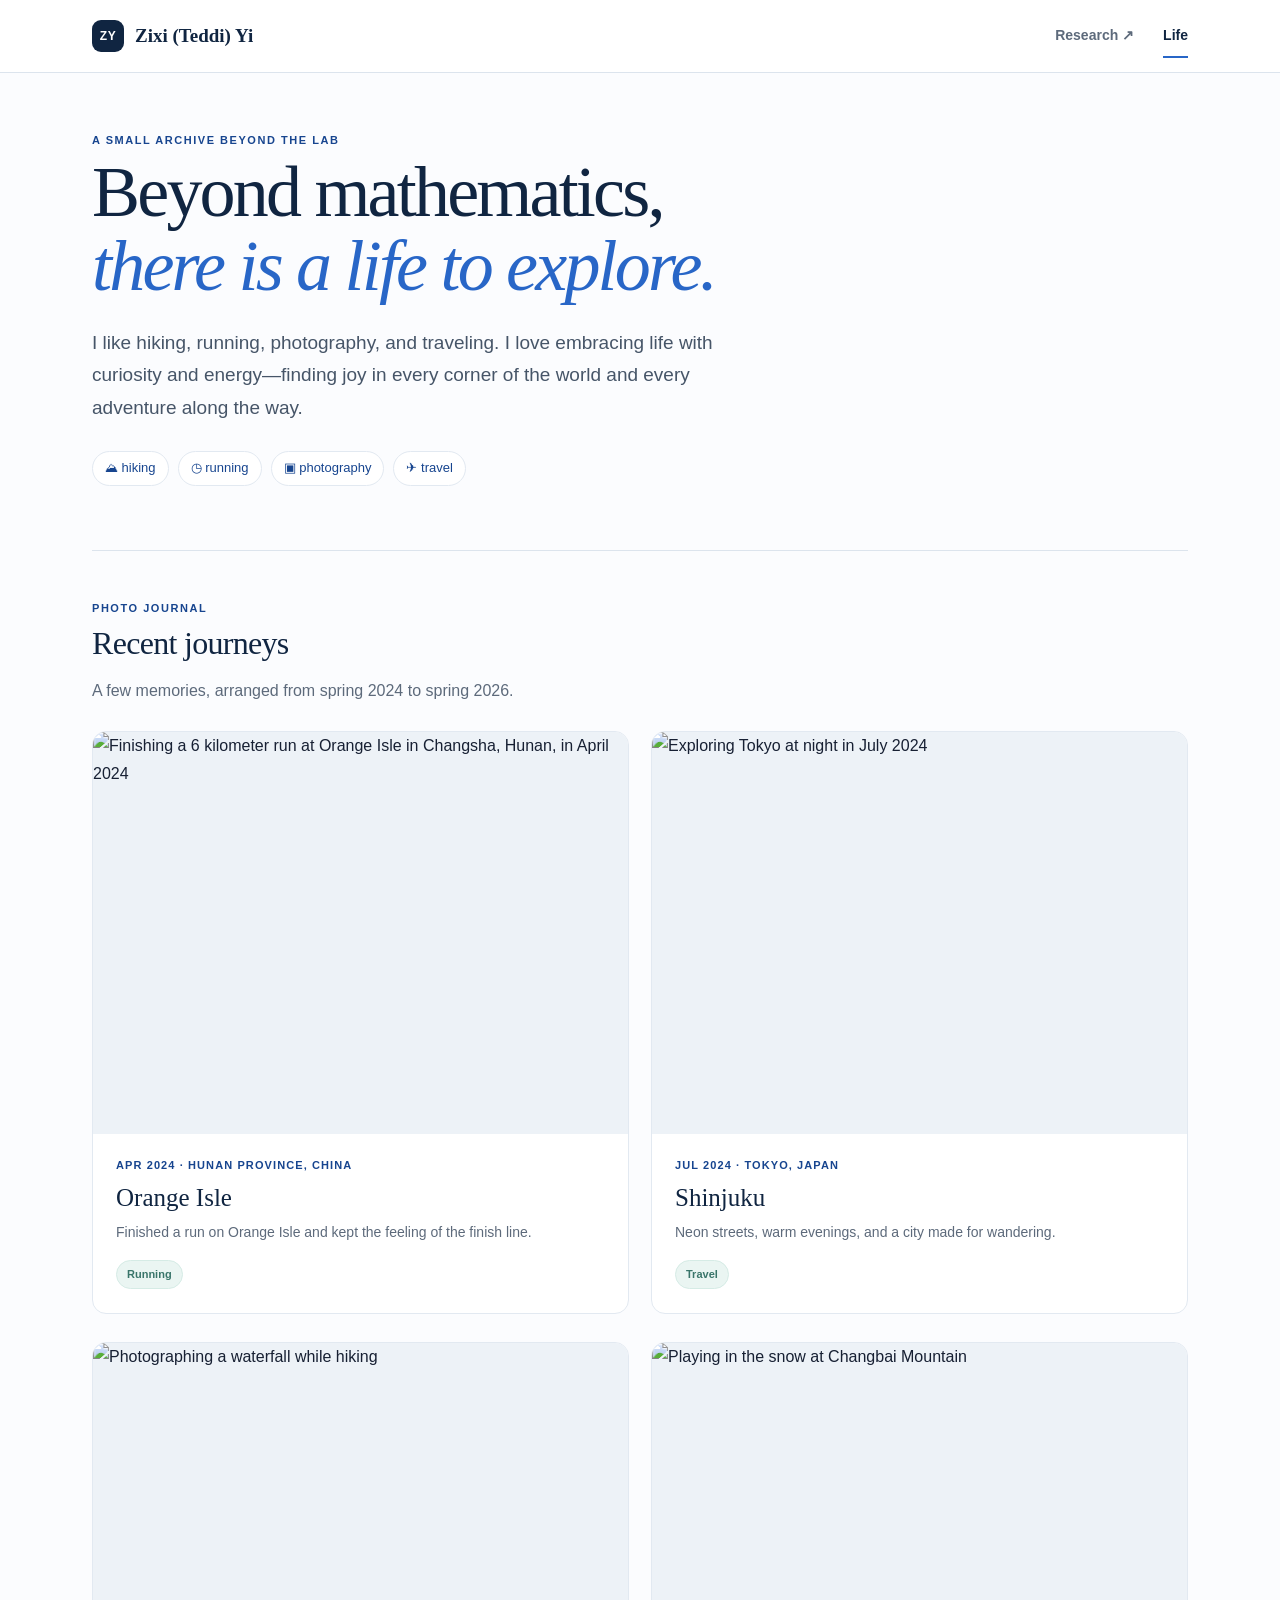
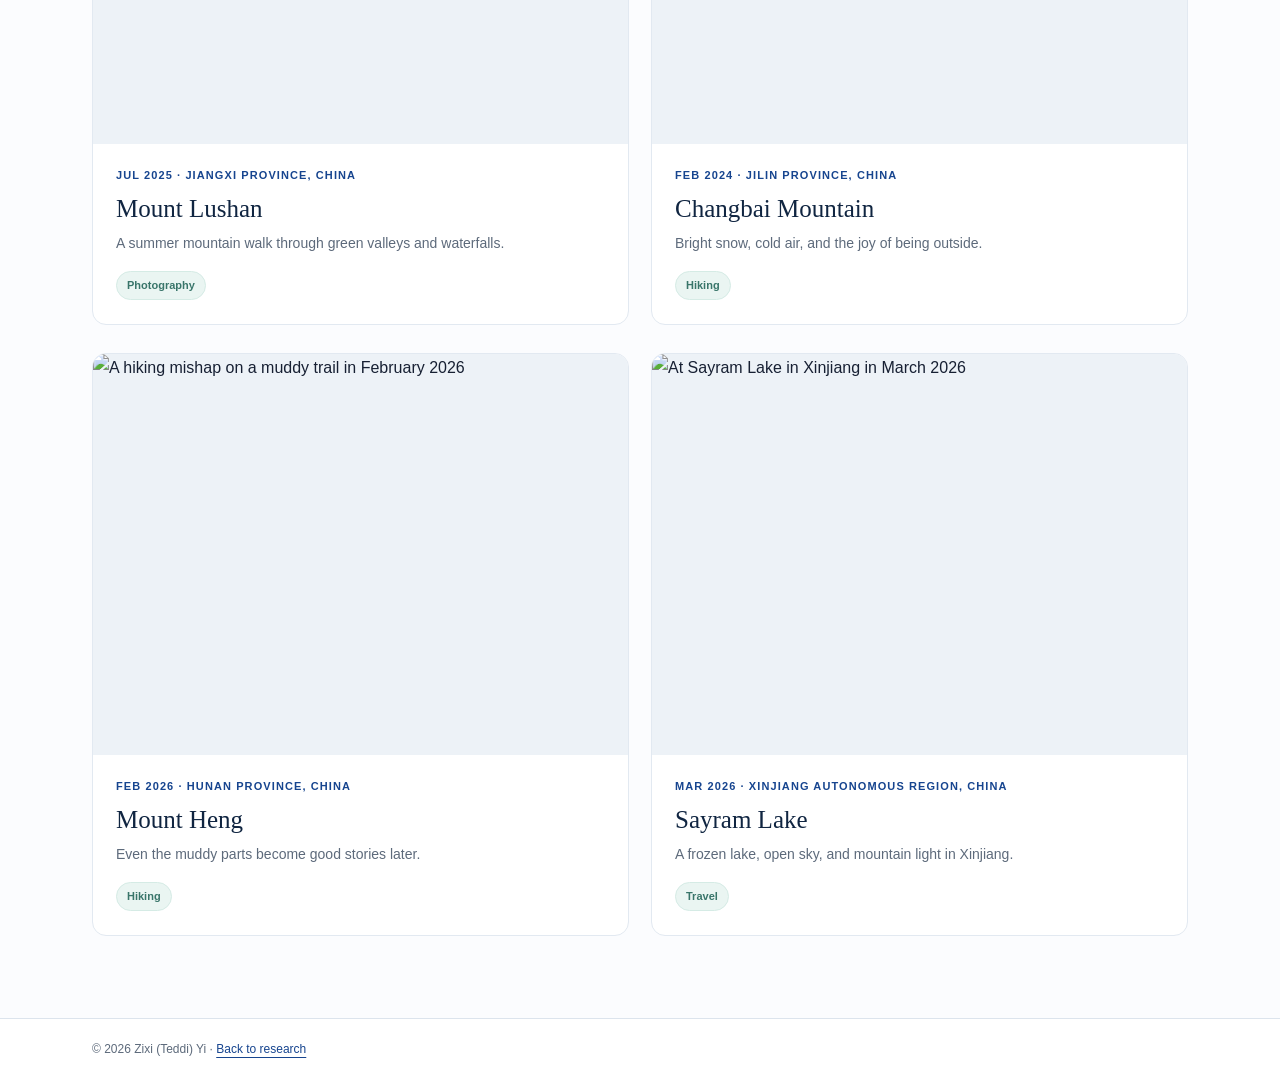
==== life.html @ c0694e29 "Add files via upload" ====
<!doctype html>
<html lang="en"><head><meta charset="utf-8"><meta name="viewport" content="width=device-width, initial-scale=1"><title>Life | Zixi (Teddi) Yi</title><meta name="description" content="Hiking, running, photography, and travel by Zixi (Teddi) Yi"><link rel="stylesheet" href="style.css?v=20261001"></head>
<body class="life-page"><header><div class="wrap header-inner"><a class="brand" href="index.html"><span class="brand-mark">ZY</span><span>Zixi (Teddi) Yi</span></a><nav aria-label="Life navigation"><a href="index.html">Research ↗</a><a class="active" href="life.html">Life</a></nav></div></header>
<main class="life-main wrap"><section class="life-hero"><p class="eyebrow">A small archive beyond the lab</p><h1>Beyond mathematics,<br><em>there is a life to explore.</em></h1><p class="hero-lede">I like hiking, running, photography, and traveling. I love embracing life with curiosity and energy—finding joy in every corner of the world and every adventure along the way.</p><div class="life-tags"><span>⛰ hiking</span><span>◷ running</span><span>▣ photography</span><span>✈ travel</span></div></section>
<section class="life-timeline" aria-labelledby="journal-title"><div class="section-intro"><p class="eyebrow">Photo journal</p><h2 id="journal-title">Recent journeys</h2><p>A few memories, arranged from spring 2024 to spring 2026.</p></div>
<div class="life-grid">
<article class="life-card"><div class="life-photo"><img src="assets/life/2024-04-running.jpg" alt="Finishing a 6 kilometer run at Orange Isle in Changsha, Hunan, in April 2024" loading="lazy"></div><div class="life-copy"><time datetime="2024-04">Apr 2024 · Hunan Province, China</time><h3>Orange Isle</h3><p>Finished a run on Orange Isle and kept the feeling of the finish line.</p><span class="life-type">Running</span></div></article>
<article class="life-card"><div class="life-photo"><img src="assets/life/2024-07-tokyo.jpg" alt="Exploring Tokyo at night in July 2024" loading="lazy"></div><div class="life-copy"><time datetime="2024-07">Jul 2024 · Tokyo, Japan</time><h3>Shinjuku</h3><p>Neon streets, warm evenings, and a city made for wandering.</p><span class="life-type">Travel</span></div></article>
<article class="life-card"><div class="life-photo"><img src="assets/life/2026-02-hiking-fall.jpg" alt="Photographing a waterfall while hiking" loading="lazy"></div><div class="life-copy"><time datetime="2025-07">Jul 2025 · Jiangxi Province, China</time><h3>Mount Lushan</h3><p>A summer mountain walk through green valleys and waterfalls.</p><span class="life-type">Photography</span></div></article>
<article class="life-card"><div class="life-photo"><img src="assets/life/2025-07-lushan.jpg" alt="Playing in the snow at Changbai Mountain" loading="lazy"></div><div class="life-copy"><time datetime="2024-02">Feb 2024 · Jilin Province, China</time><h3>Changbai Mountain</h3><p>Bright snow, cold air, and the joy of being outside.</p><span class="life-type">Hiking</span></div></article>
<article class="life-card"><div class="life-photo"><img src="assets/life/2026-02-hiking-fall-2.jpg" alt="A hiking mishap on a muddy trail in February 2026" loading="lazy"></div><div class="life-copy"><time datetime="2026-02">Feb 2026 · Hunan Province, China</time><h3>Mount Heng</h3><p>Even the muddy parts become good stories later.</p><span class="life-type">Hiking</span></div></article>
<article class="life-card"><div class="life-photo"><img src="assets/life/2026-03-yili.jpg" alt="At Sayram Lake in Xinjiang in March 2026" loading="lazy"></div><div class="life-copy"><time datetime="2026-03">Mar 2026 · Xinjiang Autonomous Region, China</time><h3>Sayram Lake</h3><p>A frozen lake, open sky, and mountain light in Xinjiang.</p><span class="life-type">Travel</span></div></article>
</div></section></main><footer><div class="wrap">© 2026 Zixi (Teddi) Yi · <a href="index.html">Back to research</a></div></footer>
<script>(()=>{const r=document.documentElement,b=document.querySelector('.theme-toggle');const s=localStorage.getItem('theme-v2');if(s==='dark')r.dataset.theme='dark';})();</script></body></html>
---- style.css ----
:root {
  --ink:#172033; --navy:#102541; --muted:#5d6a7b; --line:#dce4ed;
  --blue:#2866c7; --blue-dark:#17458f; --wash:#f4f7fb; --mint:#eaf5f2;
}
* { box-sizing:border-box; }
html { scroll-behavior:smooth; scroll-padding-top:100px; }
body { margin:0; background:#fff; color:var(--ink); font:16px/1.75 -apple-system,BlinkMacSystemFont,"Segoe UI",Arial,sans-serif; }
a { color:var(--blue-dark); text-underline-offset:4px; }
a:hover { color:var(--blue); }
a:focus-visible { outline:3px solid #8bb8ff; outline-offset:4px; }
.skip { position:absolute; top:-100px; left:15px; background:#fff; padding:10px; z-index:5; }
.skip:focus { top:10px; }
.wrap { max-width:1180px; margin:auto; padding:0 42px; }
header { position:sticky; top:0; z-index:4; background:rgba(255,255,255,.94); backdrop-filter:blur(12px); border-bottom:1px solid var(--line); }
.header-inner { min-height:78px; display:flex; align-items:center; justify-content:space-between; gap:24px; }
.brand { display:flex; align-items:center; gap:11px; font:600 19px/1.2 Georgia,serif; text-decoration:none; color:var(--navy); }
.brand-mark { display:grid; place-items:center; width:32px; height:32px; border-radius:9px; background:var(--navy); color:#fff; font:700 12px/1 -apple-system,BlinkMacSystemFont,"Segoe UI",sans-serif; letter-spacing:.04em; }
nav { display:flex; gap:29px; flex-wrap:wrap; }
nav a { color:var(--muted); font-size:14px; font-weight:600; text-decoration:none; padding:9px 0; }
nav a:hover { color:var(--navy); }
.layout { display:grid; grid-template-columns:220px minmax(0,1fr); gap:72px; padding-top:64px; padding-bottom:76px; }
.profile { align-self:start; position:sticky; top:112px; background:var(--wash); padding:18px; border:1px solid #e5ebf2; border-radius:16px; }
.portrait { display:block; width:100%; height:auto; aspect-ratio:3/4; object-fit:cover; object-position:center; border-radius:11px; filter:saturate(.9); }
.profile h2 { font:600 25px/1.3 Georgia,serif; margin:20px 0 4px; color:var(--navy); }
.discipline { font-size:14px; margin:0 0 12px; color:var(--blue-dark); font-weight:600; }
.affiliation { font-size:13px; line-height:1.7; color:var(--muted); margin:0; }
.contact { border-top:1px solid var(--line); margin-top:20px; padding-top:12px; }
.contact a { display:block; font-size:13px; padding:4px 0; text-decoration:none; overflow-wrap:anywhere; }
.cv-side-link { font-weight:700; }
.cv-side-link span { font-size:12px; margin-left:3px; }
.orcid-id { display:block; color:var(--muted); font-size:11px; }
main { min-width:0; }
section { padding:52px 0; border-top:1px solid var(--line); }
section:first-child { padding-top:0; border-top:0; }
section:last-child { padding-bottom:0; }
.about { padding:12px 0 70px; }
.hero-kicker,.eyebrow { color:var(--blue-dark); text-transform:uppercase; letter-spacing:.14em; font-size:11px; font-weight:700; }
.hero-kicker { display:flex; align-items:center; gap:9px; margin-bottom:21px; }
.status-dot { width:7px; height:7px; border-radius:50%; background:#36a47b; box-shadow:0 0 0 4px #e1f3ec; }
h1 { font:400 clamp(43px,6vw,72px)/1.02 Georgia,"Times New Roman",serif; letter-spacing:-2.8px; margin:0 0 28px; color:var(--navy); }
h1 em { color:var(--blue); font-style:italic; }
.hero-lede { max-width:650px; font-size:19px; line-height:1.7; color:#465568; margin:0 0 27px; }
.hero-actions { display:flex; align-items:center; gap:24px; margin-bottom:42px; }
.button { display:inline-flex; align-items:center; gap:12px; border-radius:8px; padding:11px 16px; font-size:14px; font-weight:700; text-decoration:none; transition:transform .2s ease,box-shadow .2s ease,background .2s ease; }
.button:hover { transform:translateY(-2px); text-decoration:none; }
.button-primary { background:var(--navy); color:#fff; box-shadow:0 8px 20px rgba(16,37,65,.14); }
.button-primary:hover { background:var(--blue-dark); color:#fff; box-shadow:0 10px 24px rgba(16,37,65,.2); }
.button-secondary { border:1px solid #b8c7d9; color:var(--navy); background:#fff; }
.button-secondary:hover { border-color:var(--blue); color:var(--blue-dark); }
.text-link { font-size:14px; font-weight:700; text-decoration:none; }
.focus-row { display:flex; flex-wrap:wrap; gap:8px; }
.focus-row span { background:var(--mint); color:#2b6259; border:1px solid #d5ebe5; padding:6px 11px; border-radius:999px; font-size:12px; font-weight:600; }
.eyebrow { margin:0 0 6px; }
h2 { font:400 32px/1.2 Georgia,"Times New Roman",serif; margin:0 0 15px; letter-spacing:-.7px; color:var(--navy); }
h3 { font-size:16px; font-weight:700; line-height:1.5; margin:0; }
p { margin:0 0 16px; }
.section-intro { max-width:690px; margin-bottom:26px; }
.section-intro > p:last-child { color:var(--muted); max-width:620px; }
.education-heading { display:flex; justify-content:space-between; align-items:baseline; gap:20px; }
.education-heading span { white-space:nowrap; color:var(--muted); font-size:13px; font-weight:600; }
.education-detail { color:var(--muted); font-size:14px; margin:6px 0 12px; }
#education { background:var(--wash); border:1px solid #e5ebf2; border-radius:13px; padding:23px 25px; margin-bottom:0; }
.academic-standing { display:flex; gap:25px; font-size:13px; margin:0; color:var(--muted); }
.academic-standing strong { font-weight:700; margin-left:5px; color:var(--navy); }
.interest-grid { display:grid; grid-template-columns:repeat(3,1fr); gap:13px; }
.interest { min-height:185px; padding:20px; background:#fff; border:1px solid var(--line); border-radius:12px; transition:transform .2s ease, box-shadow .2s ease; }
.interest:hover { transform:translateY(-3px); box-shadow:0 12px 25px rgba(16,37,65,.08); }
.interest-index { display:block; color:var(--blue); font:600 12px/1 -apple-system,BlinkMacSystemFont,"Segoe UI",sans-serif; margin-bottom:28px; }
.interest h3 { color:var(--navy); }
.interest p { font-size:14px; color:var(--muted); margin:8px 0 0; line-height:1.7; }
.group-heading { font-size:11px; font-weight:700; text-transform:uppercase; letter-spacing:.12em; color:var(--muted); margin:28px 0 18px; }
.manuscript-heading { margin-top:34px; padding-top:28px; border-top:1px solid var(--line); }
.publications { margin:0; padding-left:27px; }
.publications li { padding-left:8px; margin-bottom:28px; }
.publications li:last-child { margin-bottom:0; }
.publications li::marker { color:var(--blue); font-size:13px; font-weight:700; }
.authors { font-size:13px; line-height:1.8; color:var(--muted); margin:0 0 5px; }
.authors strong { color:var(--ink); font-weight:700; }
h4 { font-size:16px; line-height:1.55; font-weight:700; margin:0 0 7px; color:var(--navy); }
.citation,.status { font-size:13px; color:var(--muted); margin:0; line-height:1.8; }
.doi { overflow-wrap:anywhere; }
.paper-links { display:flex; flex-wrap:wrap; gap:15px; margin-top:7px; }
.paper-links a { font-size:12px; font-weight:700; text-decoration:none; }
.paper-links a::after { content:" ↗"; font-weight:400; }
.muted { color:var(--muted); font-size:15px; margin:0; }
.cv-section { position:relative; display:flex; align-items:center; justify-content:center; gap:32px; min-height:238px; overflow:hidden; background:linear-gradient(120deg,#f1f6ff 0%,#f8fbff 58%,#eef7f4 100%); color:var(--navy); border:1px solid #d8e4f1; border-radius:22px; padding:30px 38px; margin-top:52px; box-shadow:0 14px 30px rgba(16,37,65,.07); }
.cv-section::after { content:""; position:absolute; width:180px; height:180px; right:-65px; top:-82px; border-radius:50%; background:rgba(40,102,199,.08); pointer-events:none; }
.cv-copy { position:relative; z-index:1; display:flex; flex-direction:column; align-items:center; justify-content:center; width:100%; text-align:center; transform:translateY(-2px); }
.cv-copy .eyebrow { margin-bottom:8px; }
.cv-section h2 { color:var(--navy); margin:0 0 5px; font-size:34px; }
.cv-copy > p:last-child { color:var(--muted); font-size:13px; letter-spacing:-.15px; margin:0; white-space:nowrap; }
.cv-section .button-secondary { position:absolute; z-index:1; right:38px; top:50%; transform:translateY(-50%); flex:none; border:0; border-radius:10px; padding:14px 20px; color:#fff; background:var(--navy); box-shadow:0 8px 18px rgba(16,37,65,.18); }
.cv-section .button-secondary:hover { transform:translateY(calc(-50% - 2px)); }
.cv-section .button-secondary:hover { color:#fff; background:var(--blue-dark); border-color:transparent; }
footer { border-top:1px solid var(--line); color:var(--muted); font-size:12px; padding:20px 0; }
@media(max-width:900px) { .wrap { padding:0 30px; } .layout { grid-template-columns:175px minmax(0,1fr); gap:38px; padding-top:45px; } .interest-grid { grid-template-columns:1fr; } .interest { min-height:0; } }
@media(max-width:650px) {
 .wrap { padding-left:20px; padding-right:20px; }
 .header-inner { min-height:96px; flex-direction:column; align-items:flex-start; justify-content:center; gap:5px; }
 nav { gap:20px; }
 .layout { display:block; padding-top:27px; padding-bottom:48px; }
 .profile { position:static; display:grid; grid-template-columns:88px minmax(0,1fr); gap:0 14px; margin-bottom:37px; padding:15px; }
 .portrait { grid-row:1/4; }
 .profile h2 { margin:0 0 3px; font-size:23px; }
 .discipline { margin-bottom:5px; font-size:13px; }
 .affiliation { font-size:12px; line-height:1.6; }
 .contact { grid-column:1/-1; display:flex; flex-wrap:wrap; gap:5px 17px; margin-top:14px; padding-top:10px; }
 .contact a { font-size:12px; }
 .orcid-id { display:none; }
 .about { padding-bottom:50px; }
 h1 { font-size:46px; letter-spacing:-1.9px; }
 .hero-lede { font-size:17px; }
 .hero-actions { align-items:flex-start; flex-direction:column; gap:15px; margin-bottom:30px; }
 section { padding:40px 0; }
 h2 { font-size:29px; }
 .education-heading { flex-direction:column; gap:2px; }
 .publications { padding-left:21px; }
 .publications li { padding-left:4px; }
 .cv-section { align-items:center; flex-direction:column; gap:18px; min-height:0; margin-top:40px; padding:30px 23px; text-align:center; }
 .cv-copy { width:auto; }
 .cv-section .button-secondary { position:static; transform:none; }
 .cv-section .button-secondary:hover { transform:translateY(-2px); }
 .cv-section h2 { font-size:30px; }
 .cv-copy > p:last-child { font-size:12px; }
}
@media(prefers-reduced-motion:reduce) { html { scroll-behavior:auto; } .button,.interest { transition:none; } }
@media print { header,.profile,footer,.skip { display:none; } .layout { display:block; padding:0; } .wrap { max-width:none; padding:0; } section,article { break-inside:avoid; } }

/* Restrained academic presentation */
body { background:#fff; }
header { box-shadow:none; }
.brand-mark { background:var(--navy); box-shadow:none; }
nav a { transition:color .2s ease; }
nav a::after { display:none; }
.layout::before, .about::after { display:none; }
.profile { background:var(--wash); border-color:#e1e7ef; box-shadow:none; }
.portrait { box-shadow:none; }
h1 { max-width:850px; text-wrap:balance; }
h1 em { color:var(--blue); background:none; }
.button-primary { background:var(--navy); }
.button-primary:hover { background:var(--blue-dark); }
section:not(.about)::before { display:none; }
#education { box-shadow:none; }
.interest { position:relative; overflow:hidden; box-shadow:none; }
.interest::after { display:none; }
.interest:hover { box-shadow:0 8px 18px rgba(16,37,65,.06); }
.publications li article { padding:18px 20px; border:1px solid #e8edf4; border-radius:8px; background:#fff; transition:border-color .2s ease; }
.publications li article:hover { transform:none; box-shadow:none; border-color:#c5d1df; }
.publications li { padding-left:8px; }
.cv-section { background:#f7f9fc; box-shadow:none; }
.cv-section::after { display:none; }
.cv-section .button-secondary { background:var(--navy); }
.cv-section .button-secondary:hover { background:var(--blue-dark); }
footer { background:#fff; }
@media(max-width:650px) { .publications li article { padding:15px; } }

/* Editorial CV strip */
.cv-section {
  min-height:190px;
  display:flex;
  align-items:center;
  justify-content:space-between;
  gap:48px;
  padding:32px 60px 32px 0;
  margin-top:18px;
  overflow:hidden;
  background:#fff;
  border:0;
  border-bottom:1px solid #d6e0eb;
  border-radius:0;
  box-shadow:none;
  isolation:isolate;
}
.cv-section::before {
  content:"";
  position:absolute;
  z-index:-1;
  width:185px;
  height:238px;
  right:-12px;
  top:-42px;
  border:1px solid rgba(115,155,199,.23);
  border-radius:50% 0 0 50%;
  transform:rotate(-14deg);
  pointer-events:none;
}
.cv-section::after {
  content:"";
  position:absolute;
  z-index:-1;
  width:132px;
  height:176px;
  right:16px;
  top:28px;
  border:1px solid rgba(115,155,199,.22);
  transform:rotate(-12deg);
  background:repeating-linear-gradient(to bottom,transparent 0 24px,rgba(115,155,199,.18) 25px 26px,transparent 27px 35px);
  opacity:.55;
  pointer-events:none;
}
.cv-copy {
  width:auto;
  text-align:left;
  align-items:flex-start;
  transform:none;
}
.cv-copy .eyebrow { margin:0 0 6px; }
.cv-section h2 { font-size:32px; line-height:1.2; letter-spacing:-.7px; margin:0 0 15px; }
.cv-copy > p:last-child { max-width:620px; color:var(--muted); font-size:16px; line-height:1.75; letter-spacing:0; white-space:nowrap; }
.cv-section .button-secondary {
  position:relative;
  top:auto;
  right:auto;
  transform:none;
  padding:9px 32px 9px 0;
  border:1px solid transparent;
  border-right-color:#9db6d0;
  border-bottom-color:#9db6d0;
  border-radius:0 999px 999px 0;
  background:transparent;
  color:var(--navy);
  box-shadow:none;
  font-size:14px;
  white-space:nowrap;
}
.cv-section .button-secondary:hover,
.cv-section .button-secondary:hover { transform:translateX(3px); background:transparent; color:var(--blue-dark); border-right-color:var(--blue); border-bottom-color:var(--blue); }
@media(max-width:900px) {
  .cv-section { padding-right:34px; }
  .cv-copy > p:last-child { font-size:15px; }
}
@media(max-width:650px) {
  .cv-section { min-height:0; align-items:flex-start; flex-direction:column; gap:22px; padding:42px 0 34px; }
  .cv-copy { width:100%; }
  .cv-section h2 { font-size:29px; }
  .cv-copy > p:last-child { font-size:14px; white-space:normal; }
  .cv-section .button-secondary { position:relative; }
}

/* Publication figures, paired with their original citations. */
.publications { list-style:none; padding:0; }
.publications li { padding:0; margin:0; }
.publications li article { display:grid; grid-template-columns:minmax(160px,34%) minmax(0,1fr); column-gap:26px; padding:26px 0; border:0; border-bottom:1px solid var(--line); border-radius:0; }
.publications li article:hover { border-color:var(--line); }
.publications article > :not(.paper-thumbnail) { grid-column:2; min-width:0; }
.publications article .paper-thumbnail { grid-column:1; grid-row:1 / span 4; align-self:center; text-decoration:none; display:block; }
.paper-thumbnail img { display:block; width:100%; height:220px; object-fit:contain; background:#fff; }
.paper-thumbnail span { display:block; text-align:center; margin-top:10px; color:var(--muted); font-size:11px; line-height:1.5; }
.paper-thumbnail:hover span { color:var(--blue); }
.publications article h4 { grid-row:1; }
.publications article .authors { grid-row:2; }
@media(max-width:900px) {
 .publications li article { grid-template-columns:1fr; }
 .publications article > :not(.paper-thumbnail) { grid-column:1; }
 .publications article .paper-thumbnail { grid-column:1; grid-row:1; margin:0 0 20px; }
 .paper-thumbnail img { height:240px; }
 .publications article h4 { grid-row:2; }
 .publications article .authors { grid-row:3; }
}

/* Subtle motion treatment for the second-order geometry thumbnail. */
.paper-thumbnail { position:relative; overflow:hidden; background:linear-gradient(145deg,#f6f9fc,#eef4f8); }
.paper-thumbnail img { transition:transform .45s ease, filter .45s ease; mix-blend-mode:multiply; }
.paper-thumbnail:hover img { transform:scale(1.035); filter:saturate(1.08) contrast(1.03); }
/* Publication figures sit directly on a clean white field. */
.paper-thumbnail { background:#fff; }
.paper-thumbnail img { background:#fff; mix-blend-mode:normal; }



.theme-toggle { display:grid; place-items:center; width:38px; height:38px; padding:0; border:1px solid #cbd6e3; border-radius:50%; background:#fff; color:var(--navy); font-size:24px; line-height:1; cursor:pointer; transition:background .2s ease,color .2s ease,transform .2s ease,border-color .2s ease; }
.theme-toggle:hover { transform:rotate(18deg); background:var(--navy); color:#fff; border-color:var(--navy); }
:root[data-theme="dark"] { --ink:#e7edf5; --navy:#f2f5f8; --muted:#aebaca; --line:#334050; --blue:#8eb7ff; --blue-dark:#a9c8ff; --wash:#1b2430; --mint:#193732; }
:root[data-theme="dark"] body, :root[data-theme="dark"] footer { background:#111820; color:var(--ink); }
:root[data-theme="dark"] header { background:rgba(17,24,32,.94); border-color:var(--line); }
:root[data-theme="dark"] .profile, :root[data-theme="dark"] #education { background:var(--wash); border-color:#344252; }
:root[data-theme="dark"] .interest, :root[data-theme="dark"] .publications li article, :root[data-theme="dark"] .cv-section { background:#17212c; border-color:#344252; }
:root[data-theme="dark"] .paper-thumbnail, :root[data-theme="dark"] .paper-thumbnail img { background:#17212c; }
:root[data-theme="dark"] .button-secondary, :root[data-theme="dark"] .theme-toggle { background:#17212c; color:var(--navy); border-color:#53657b; }
:root[data-theme="dark"] .button-primary, :root[data-theme="dark"] .cv-section .button-secondary { background:#e7edf5; color:#111820; }
:root[data-theme="dark"] .button-primary:hover, :root[data-theme="dark"] .cv-section .button-secondary:hover { background:#fff; }
:root[data-theme="dark"] .brand-mark { background:#e7edf5; color:#111820; }
:root[data-theme="dark"] .theme-toggle:hover { background:#e7edf5; color:#111820; border-color:#e7edf5; }
@media(max-width:650px) { .theme-toggle { position:absolute; right:20px; top:15px; } }

/* Match publication cards to the rounded research cards above. */
.publications li article {
  border:1px solid #e1e7ef;
  border-radius:12px;
  padding:26px 20px;
  overflow:hidden;
}
:root[data-theme="dark"] .publications li article {
  border-color:#344252;
}
@media(max-width:650px) {
  .publications li article { border-radius:12px; padding:20px 15px; }
}

/* Use the same rounded card treatment for the CV panel. */
.cv-section {
  border:1px solid #e1e7ef;
  border-radius:12px;
}
:root[data-theme="dark"] .cv-section {
  border-color:#344252;
}

/* Transparent publication figures blend into dark theme cards. */
:root[data-theme="dark"] .paper-thumbnail,
:root[data-theme="dark"] .paper-thumbnail img {
  background:transparent;
}

/* Give the CV card content more breathing room from its rounded border. */
.cv-section { padding:42px 60px 42px 38px; }
@media(max-width:650px) {
  .cv-section { padding:42px 20px 34px; }
}

/* Publication figures keep their clean white presentation in both themes. */
.paper-thumbnail,
.paper-thumbnail img,
:root[data-theme="dark"] .paper-thumbnail,
:root[data-theme="dark"] .paper-thumbnail img { background:#fff; }


/* Let animated thumbnails show their full canvas without clipping. */
.paper-thumbnail { overflow:visible; }

/* Do not crop tall animated thumbnails inside rounded publication cards. */
.publications li article { overflow:visible; }

/* Life journal */
.life-page { background:#fbfcfe; }
.life-page .header-inner { min-height:72px; }
.life-page nav .active { color:var(--navy); border-bottom:2px solid var(--blue); }
.life-main { padding-top:58px; padding-bottom:82px; }
.life-hero { padding:22px 0 64px; max-width:760px; }
.life-hero h1 { margin-bottom:24px; }
.life-tags { display:flex; flex-wrap:wrap; gap:9px; margin-top:26px; }
.life-tags span { border:1px solid #dce6f0; background:#fff; color:var(--blue-dark); border-radius:999px; padding:5px 12px; font-size:13px; }
.life-timeline { border-top:1px solid var(--line); padding-top:48px; }
.life-grid { display:grid; grid-template-columns:repeat(2,minmax(0,1fr)); gap:28px 22px; }
.life-card { background:#fff; border:1px solid #e2e9f1; border-radius:14px; overflow:hidden; transition:transform .25s ease,box-shadow .25s ease; }
.life-card:hover { transform:translateY(-4px); box-shadow:0 14px 30px rgba(16,37,65,.09); }
.life-card.wide { grid-column:span 2; display:grid; grid-template-columns:1.35fr 1fr; }
.life-photo { background:#edf2f7; min-height:250px; }
.life-card.wide .life-photo { min-height:310px; }
.life-photo img { display:block; width:100%; height:100%; object-fit:cover; aspect-ratio:4/3; }
.life-card.wide .life-photo img { aspect-ratio:16/10; }
.life-copy { padding:22px 23px 24px; display:flex; flex-direction:column; align-items:flex-start; justify-content:center; }
.life-copy time { color:var(--blue); text-transform:uppercase; letter-spacing:.1em; font-size:11px; font-weight:700; }
.life-copy h3 { color:var(--navy); font:400 25px/1.25 Georgia,serif; margin:7px 0 8px; }
.life-copy p { color:var(--muted); font-size:14px; line-height:1.7; margin:0 0 15px; }
.life-type { color:#39756a; background:var(--mint); border:1px solid #d5ebe5; border-radius:999px; padding:4px 10px; font-size:11px; font-weight:700; }
@media(max-width:700px){.life-main{padding-top:35px}.life-grid{grid-template-columns:1fr;gap:20px}.life-card.wide{grid-column:auto;display:block}.life-card.wide .life-photo,.life-photo{min-height:0}.life-copy{padding:19px}.life-copy h3{font-size:22px}.life-hero h1{font-size:47px}}
:root[data-theme="dark"] .life-page{background:#111820}.life-page:has(.life-card) .life-card,.life-page:has(.life-tags) .life-tags span{background:#17212c;border-color:#344252}

/* Improve contrast for dark life cards and interest pills. */
:root[data-theme="dark"] .life-tags span,
:root[data-theme="dark"] .life-copy time { color:#fff; }
:root[data-theme="dark"] .life-type { color:#fff; }
:root[data-theme="dark"] .life-copy h3,
:root[data-theme="dark"] .life-copy p { color:#fff; }
/* Keep dark surfaces exclusive to night mode; restore contrast in normal mode. */
:root:not([data-theme="dark"]) .life-page .life-card,
:root:not([data-theme="dark"]) .life-page .life-tags span {
  background:#fff;
  border-color:#e2e9f1;
}
:root:not([data-theme="dark"]) .life-page .life-copy h3 { color:var(--navy); }
:root:not([data-theme="dark"]) .life-page .life-copy p { color:var(--muted); }
:root:not([data-theme="dark"]) .life-page .life-copy time { color:var(--blue-dark); }
:root:not([data-theme="dark"]) .life-page .life-tags span { color:var(--blue-dark); }
/* Keep every life entry in the same compact portrait-card rhythm. */
.life-grid { grid-template-columns:repeat(2,minmax(0,1fr)); }
.life-card.wide { grid-column:auto; display:block; }
.life-card.wide .life-photo { min-height:250px; }
.life-card.wide .life-photo img { aspect-ratio:4/3; }
@media(max-width:700px){.life-grid{grid-template-columns:1fr}.life-card.wide{display:block}.life-card.wide .life-photo{min-height:0}.life-card.wide .life-photo img{aspect-ratio:4/3}}
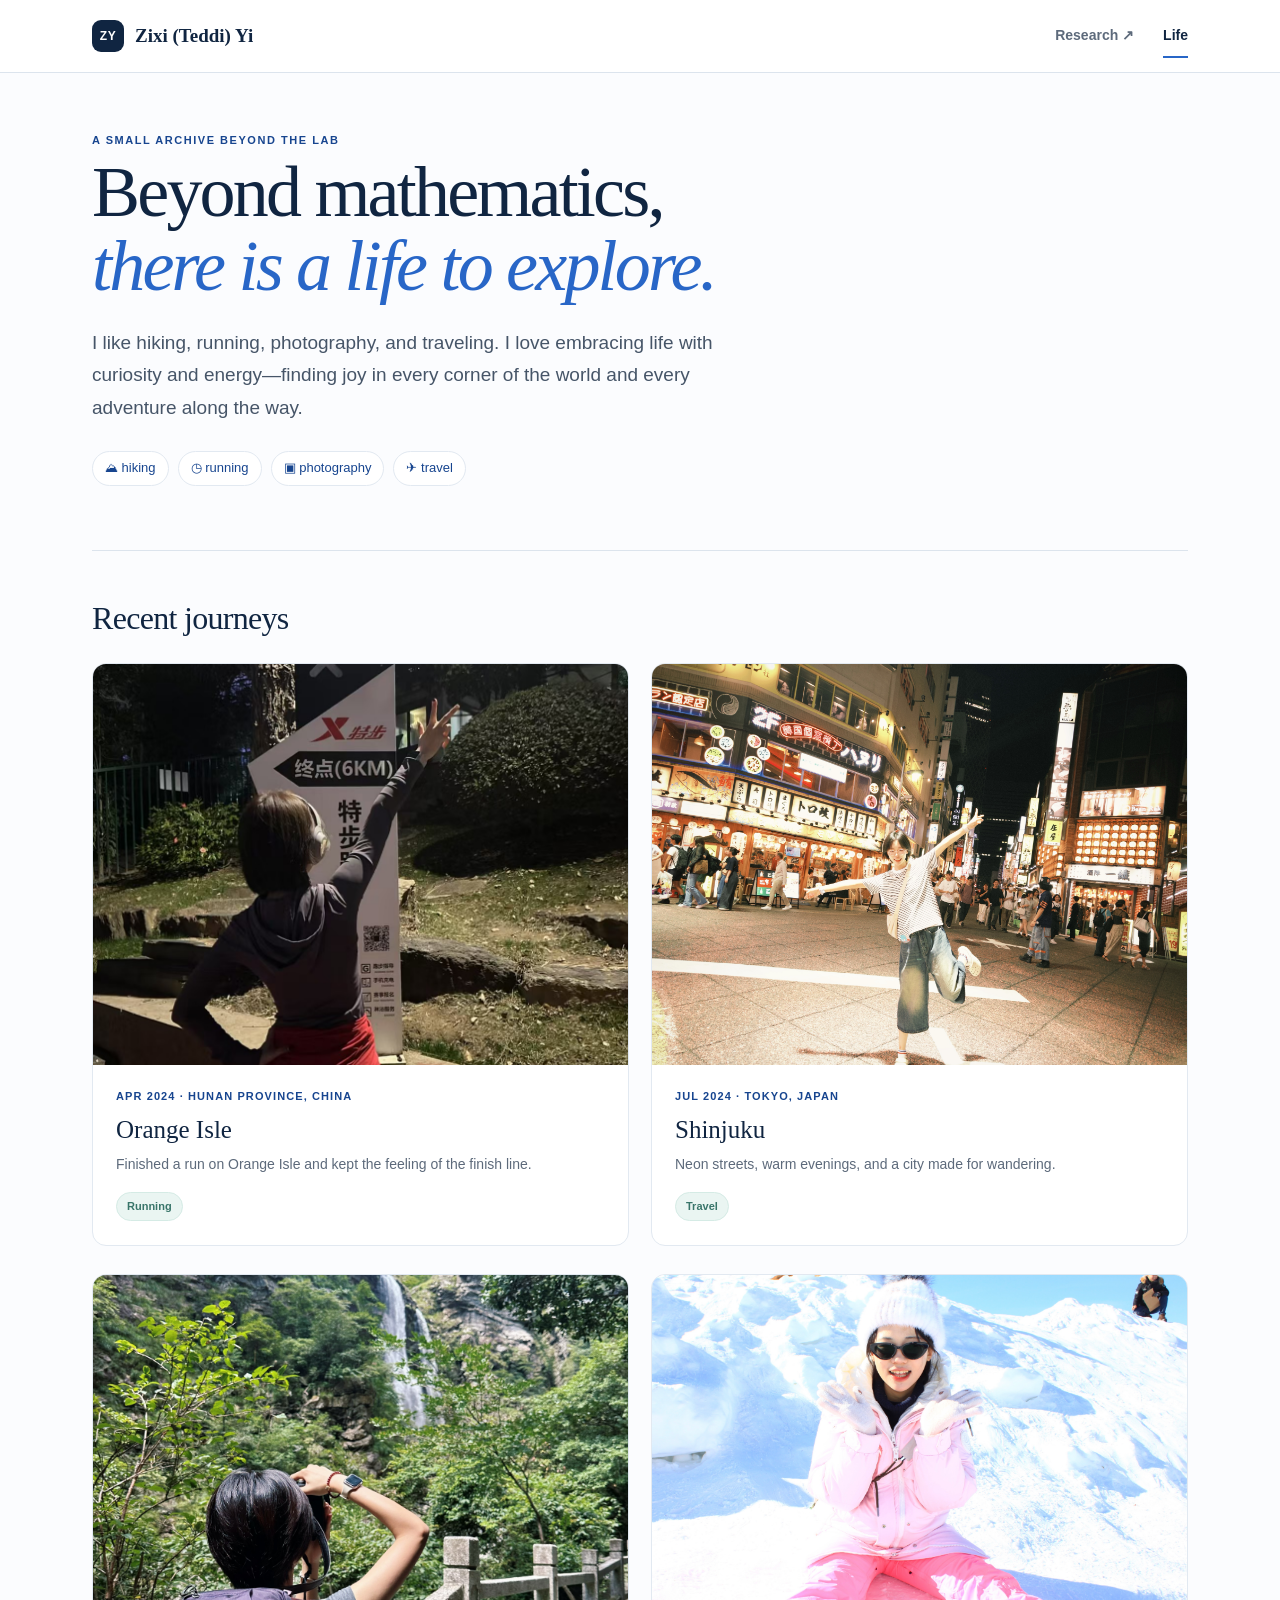
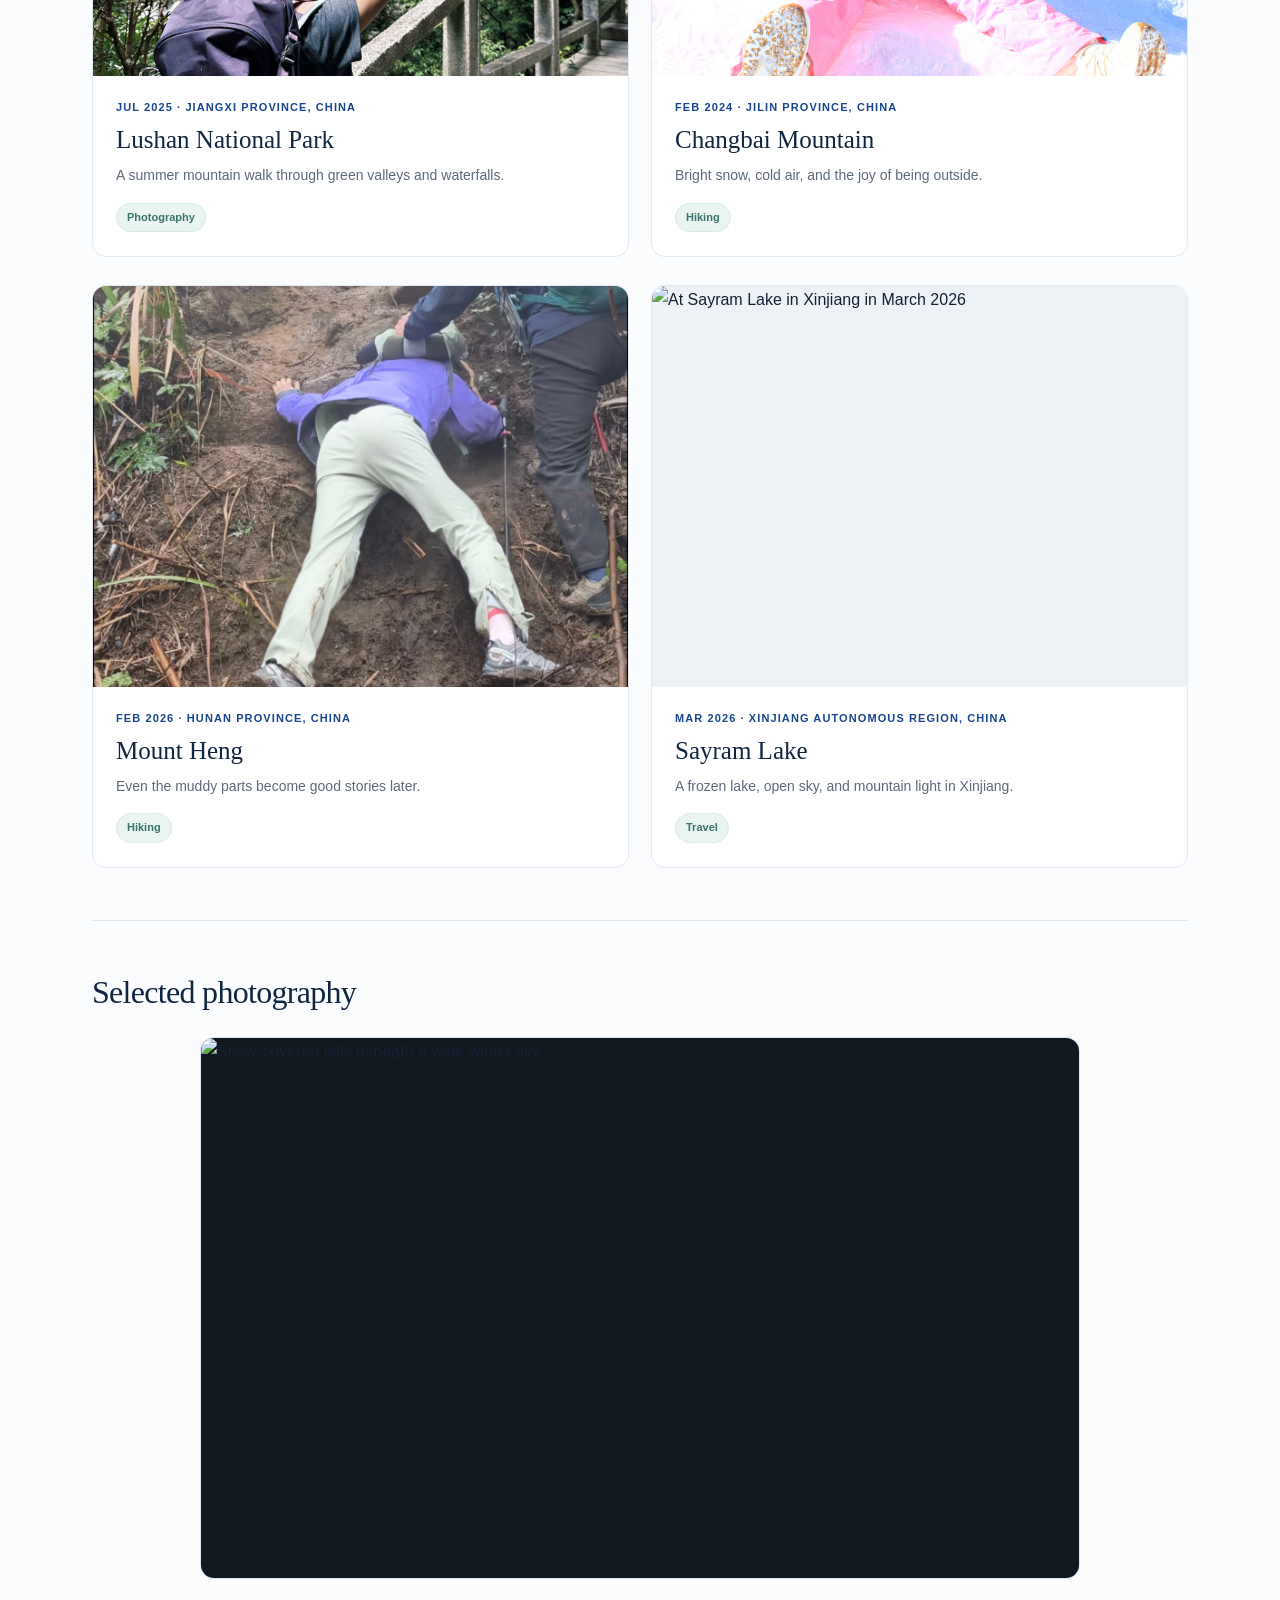
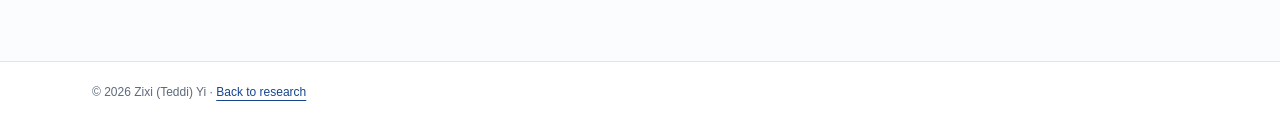
==== commit 142c9c7d: "Add files via upload" ====
--- a/life.html
+++ b/life.html
@@ -1,14 +1,42 @@
 <!doctype html>
-<html lang="en"><head><meta charset="utf-8"><meta name="viewport" content="width=device-width, initial-scale=1"><title>Life | Zixi (Teddi) Yi</title><meta name="description" content="Hiking, running, photography, and travel by Zixi (Teddi) Yi"><link rel="stylesheet" href="style.css?v=20261001"></head>
+<html lang="en"><head><meta charset="utf-8"><meta name="viewport" content="width=device-width, initial-scale=1"><title>Life | Zixi (Teddi) Yi</title><meta name="description" content="Hiking, running, photography, and travel by Zixi (Teddi) Yi"><link rel="stylesheet" href="style.css?v=20261006"></head>
 <body class="life-page"><header><div class="wrap header-inner"><a class="brand" href="index.html"><span class="brand-mark">ZY</span><span>Zixi (Teddi) Yi</span></a><nav aria-label="Life navigation"><a href="index.html">Research ↗</a><a class="active" href="life.html">Life</a></nav></div></header>
 <main class="life-main wrap"><section class="life-hero"><p class="eyebrow">A small archive beyond the lab</p><h1>Beyond mathematics,<br><em>there is a life to explore.</em></h1><p class="hero-lede">I like hiking, running, photography, and traveling. I love embracing life with curiosity and energy—finding joy in every corner of the world and every adventure along the way.</p><div class="life-tags"><span>⛰ hiking</span><span>◷ running</span><span>▣ photography</span><span>✈ travel</span></div></section>
-<section class="life-timeline" aria-labelledby="journal-title"><div class="section-intro"><p class="eyebrow">Photo journal</p><h2 id="journal-title">Recent journeys</h2><p>A few memories, arranged from spring 2024 to spring 2026.</p></div>
+<section class="life-timeline" aria-labelledby="journal-title"><div class="section-intro"><h2 id="journal-title">Recent journeys</h2></div>
 <div class="life-grid">
 <article class="life-card"><div class="life-photo"><img src="assets/life/2024-04-running.jpg" alt="Finishing a 6 kilometer run at Orange Isle in Changsha, Hunan, in April 2024" loading="lazy"></div><div class="life-copy"><time datetime="2024-04">Apr 2024 · Hunan Province, China</time><h3>Orange Isle</h3><p>Finished a run on Orange Isle and kept the feeling of the finish line.</p><span class="life-type">Running</span></div></article>
 <article class="life-card"><div class="life-photo"><img src="assets/life/2024-07-tokyo.jpg" alt="Exploring Tokyo at night in July 2024" loading="lazy"></div><div class="life-copy"><time datetime="2024-07">Jul 2024 · Tokyo, Japan</time><h3>Shinjuku</h3><p>Neon streets, warm evenings, and a city made for wandering.</p><span class="life-type">Travel</span></div></article>
-<article class="life-card"><div class="life-photo"><img src="assets/life/2026-02-hiking-fall.jpg" alt="Photographing a waterfall while hiking" loading="lazy"></div><div class="life-copy"><time datetime="2025-07">Jul 2025 · Jiangxi Province, China</time><h3>Mount Lushan</h3><p>A summer mountain walk through green valleys and waterfalls.</p><span class="life-type">Photography</span></div></article>
+<article class="life-card"><div class="life-photo"><img src="assets/life/2026-02-hiking-fall.jpg" alt="Photographing a waterfall while hiking" loading="lazy"></div><div class="life-copy"><time datetime="2025-07">Jul 2025 · Jiangxi Province, China</time><h3>Lushan National Park</h3><p>A summer mountain walk through green valleys and waterfalls.</p><span class="life-type">Photography</span></div></article>
 <article class="life-card"><div class="life-photo"><img src="assets/life/2025-07-lushan.jpg" alt="Playing in the snow at Changbai Mountain" loading="lazy"></div><div class="life-copy"><time datetime="2024-02">Feb 2024 · Jilin Province, China</time><h3>Changbai Mountain</h3><p>Bright snow, cold air, and the joy of being outside.</p><span class="life-type">Hiking</span></div></article>
 <article class="life-card"><div class="life-photo"><img src="assets/life/2026-02-hiking-fall-2.jpg" alt="A hiking mishap on a muddy trail in February 2026" loading="lazy"></div><div class="life-copy"><time datetime="2026-02">Feb 2026 · Hunan Province, China</time><h3>Mount Heng</h3><p>Even the muddy parts become good stories later.</p><span class="life-type">Hiking</span></div></article>
-<article class="life-card"><div class="life-photo"><img src="assets/life/2026-03-yili.jpg" alt="At Sayram Lake in Xinjiang in March 2026" loading="lazy"></div><div class="life-copy"><time datetime="2026-03">Mar 2026 · Xinjiang Autonomous Region, China</time><h3>Sayram Lake</h3><p>A frozen lake, open sky, and mountain light in Xinjiang.</p><span class="life-type">Travel</span></div></article>
-</div></section></main><footer><div class="wrap">© 2026 Zixi (Teddi) Yi · <a href="index.html">Back to research</a></div></footer>
-<script>(()=>{const r=document.documentElement,b=document.querySelector('.theme-toggle');const s=localStorage.getItem('theme-v2');if(s==='dark')r.dataset.theme='dark';})();</script></body></html>
+<article class="life-card"><div class="life-photo"><img src="assets/life/2026-03-yili.JPG" alt="At Sayram Lake in Xinjiang in March 2026" loading="lazy"></div><div class="life-copy"><time datetime="2026-03">Mar 2026 · Xinjiang Autonomous Region, China</time><h3>Sayram Lake</h3><p>A frozen lake, open sky, and mountain light in Xinjiang.</p><span class="life-type">Travel</span></div></article>
+</div></section>
+<section class="photography" id="photography" aria-labelledby="photography-title">
+  <div class="section-intro"><h2 id="photography-title">Selected photography</h2></div>
+  <div class="photography-player" role="region" aria-roledescription="carousel" aria-label="Selected photography">
+    <div class="photography-stage">
+    <figure class="photography-slide is-active" role="group" aria-roledescription="slide" aria-label="1 of 12" aria-hidden="false"><img src="assets/photography/dscf4641.jpg" alt="Snow-covered hills beneath a wide winter sky" loading="lazy" decoding="async"></figure>
+    <figure class="photography-slide" role="group" aria-roledescription="slide" aria-label="2 of 12" aria-hidden="true"><img src="assets/photography/dscf4700.jpg" alt="A traveler looking across a frozen lake toward snowy mountains" loading="lazy" decoding="async"></figure>
+    <figure class="photography-slide" role="group" aria-roledescription="slide" aria-label="3 of 12" aria-hidden="true"><img src="assets/photography/dscf5105.jpg" alt="A hand holding a piece of clear ice in the mountain light" loading="lazy" decoding="async"></figure>
+    <figure class="photography-slide" role="group" aria-roledescription="slide" aria-label="4 of 12" aria-hidden="true"><img src="assets/photography/dscf5652.jpg" alt="A white swan reflected in dark blue water" loading="lazy" decoding="async"></figure>
+    <figure class="photography-slide" role="group" aria-roledescription="slide" aria-label="5 of 12" aria-hidden="true"><img src="assets/photography/dscf4870.jpg" alt="A line of cars beneath rugged mountains" loading="lazy" decoding="async"></figure>
+    <figure class="photography-slide" role="group" aria-roledescription="slide" aria-label="6 of 12" aria-hidden="true"><img src="assets/photography/dscf4646.jpg" alt="A grazing herd across a snowy plain beneath winter mountains" loading="lazy" decoding="async"></figure>
+    <figure class="photography-slide" role="group" aria-roledescription="slide" aria-label="7 of 12" aria-hidden="true"><img src="assets/photography/img_4758.jpg" alt="A hiker walking toward a forest of autumn colors" loading="lazy" decoding="async"></figure>
+    <figure class="photography-slide" role="group" aria-roledescription="slide" aria-label="8 of 12" aria-hidden="true"><img src="assets/photography/dji_export_20251004_photo_0002.jpg" alt="A car passing golden autumn trees" loading="lazy" decoding="async"></figure>
+    <figure class="photography-slide" role="group" aria-roledescription="slide" aria-label="9 of 12" aria-hidden="true"><img src="assets/photography/coastal-reeds.jpg" alt="Sunlit reeds overlooking a calm blue sea" loading="lazy" decoding="async"></figure>
+    <figure class="photography-slide" role="group" aria-roledescription="slide" aria-label="10 of 12" aria-hidden="true"><img src="assets/photography/seaside-lane.jpg" alt="A goat beside a stone lane overlooking the sea" loading="lazy" decoding="async"></figure>
+    <figure class="photography-slide" role="group" aria-roledescription="slide" aria-label="11 of 12" aria-hidden="true"><img src="assets/photography/dscf8350.jpg" alt="A person with a camera beside a rocky coastal bay" loading="lazy" decoding="async"></figure>
+    <figure class="photography-slide" role="group" aria-roledescription="slide" aria-label="12 of 12" aria-hidden="true"><img src="assets/photography/city-sunset.jpg" alt="A city skyline and river beneath a pink sunset" loading="lazy" decoding="async"></figure>
+    </div>
+    <div class="photography-controls" hidden>
+      <span class="photography-count" aria-live="off" aria-atomic="true">01 / 12</span>
+      <div class="photography-actions">
+        <button type="button" data-photo-prev aria-label="Previous photograph">←</button>
+        <button type="button" data-photo-play aria-label="Pause slideshow">Pause</button>
+        <button type="button" data-photo-next aria-label="Next photograph">→</button>
+      </div>
+    </div>
+  </div>
+</section>
+</main><footer><div class="wrap">© 2026 Zixi (Teddi) Yi · <a href="index.html">Back to research</a></div></footer>
+<script>(()=>{const r=document.documentElement,b=document.querySelector('.theme-toggle');const s=localStorage.getItem('theme-v2');if(s==='dark')r.dataset.theme='dark';})();</script><script src="assets/photography.js?v=20261006" defer></script></body></html>
--- a/style.css
+++ b/style.css
@@ -379,3 +379,27 @@
 .life-card.wide .life-photo { min-height:250px; }
 .life-card.wide .life-photo img { aspect-ratio:4/3; }
 @media(max-width:700px){.life-grid{grid-template-columns:1fr}.life-card.wide{display:block}.life-card.wide .life-photo{min-height:0}.life-card.wide .life-photo img{aspect-ratio:4/3}}
+
+/* A quiet, full-frame photography slideshow at the end of Life. */
+.photography-player { max-width:960px; margin-inline:auto; overflow:hidden; border:1px solid var(--line); border-radius:14px; background:var(--wash); }
+.photography-stage { position:relative; aspect-ratio:3/2; background:#101820; }
+.photography-slide { position:absolute; inset:0; margin:0; opacity:0; visibility:hidden; transition:opacity 1.1s ease,visibility 1.1s; }
+.photography-slide.is-active { opacity:1; visibility:visible; z-index:1; }
+.photography-slide img { display:block; width:100%; height:100%; object-fit:contain; }
+.photography-controls { display:flex; align-items:center; justify-content:space-between; gap:16px; padding:14px 20px; }
+.photography-controls[hidden] { display:none; }
+.photography-count { color:var(--muted); font-size:12px; letter-spacing:.14em; font-variant-numeric:tabular-nums; }
+.photography-actions { display:flex; align-items:center; gap:8px; }
+.photography-actions button { display:grid; place-items:center; min-width:44px; min-height:44px; padding:8px 12px; border:1px solid var(--line); border-radius:999px; background:transparent; color:var(--navy); font:500 14px/1 inherit; cursor:pointer; transition:background .2s ease; }
+.photography-actions button[data-photo-play] { min-width:76px; font-family:inherit; font-size:12px; }
+.photography-actions button:hover { background:var(--line); }
+.photography-actions button:focus-visible { outline:3px solid var(--blue); outline-offset:3px; }
+@media(max-width:650px) { .photography-controls { padding:10px 12px; } }
+@media(prefers-reduced-motion:reduce) { .photography-slide,.photography-actions button { transition:none; } }
+
+/* Keep the full frame comfortably within a typical desktop viewport. */
+.photography-player { max-width:880px; }
+.photography-stage { height:min(54vw, 540px); aspect-ratio:auto; }
+@media(max-width:650px) {
+  .photography-stage { height:auto; aspect-ratio:3/2; }
+}
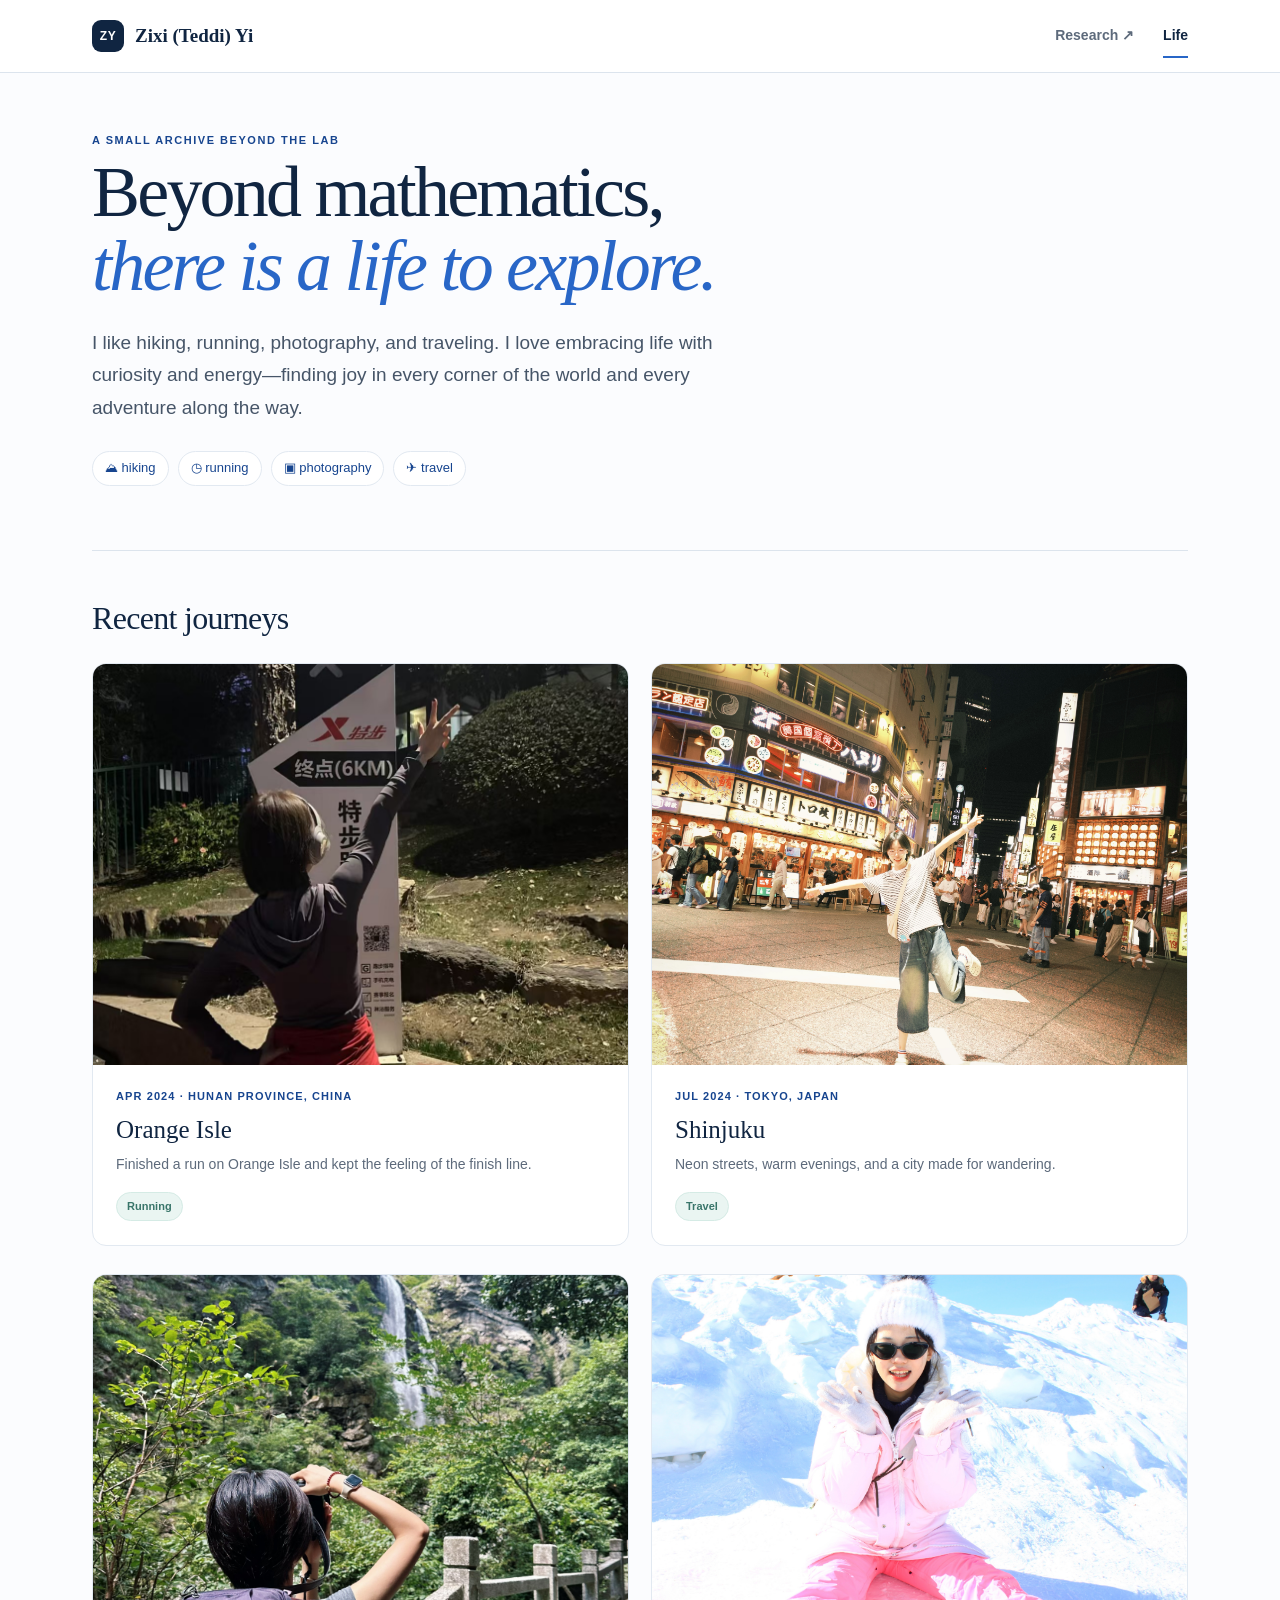
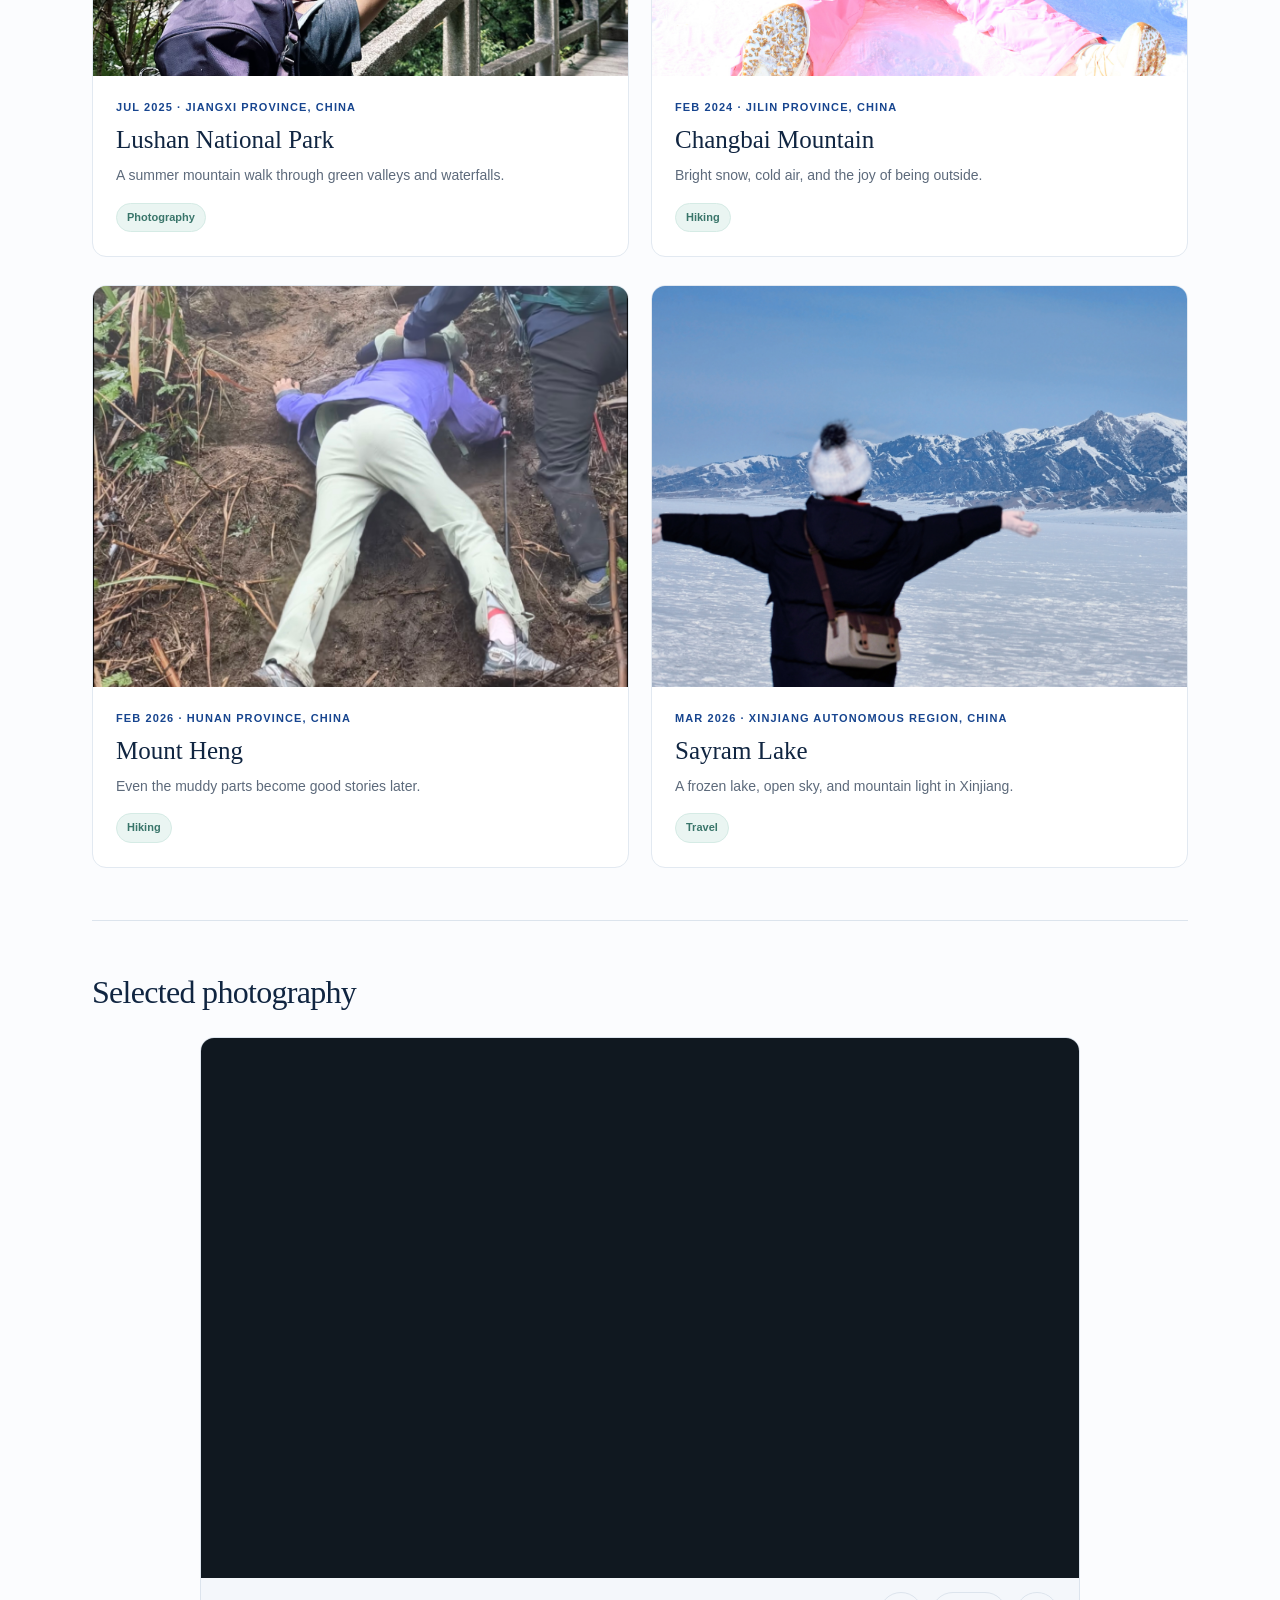
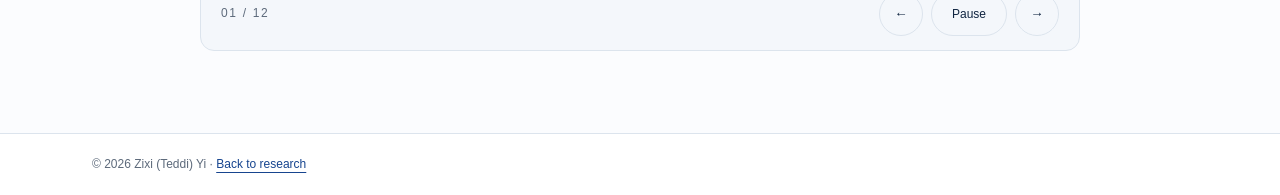
==== commit 718868dc: "Add files via upload" ====
--- a/life.html
+++ b/life.html
@@ -16,7 +16,7 @@
   <div class="photography-player" role="region" aria-roledescription="carousel" aria-label="Selected photography">
     <div class="photography-stage">
     <figure class="photography-slide is-active" role="group" aria-roledescription="slide" aria-label="1 of 12" aria-hidden="false"><img src="assets/photography/dscf4641.jpg" alt="Snow-covered hills beneath a wide winter sky" loading="lazy" decoding="async"></figure>
-    <figure class="photography-slide" role="group" aria-roledescription="slide" aria-label="2 of 12" aria-hidden="true"><img src="assets/photography/dscf4700.jpg" alt="A traveler looking across a frozen lake toward snowy mountains" loading="lazy" decoding="async"></figure>
+    <figure class="photography-slide" role="group" aria-roledescription="slide" aria-label="2 of 12" aria-hidden="true"><img src="assets/photography/dscf4700.JPG" alt="A sweeping bridge among snowy mountains and evergreen forests" loading="lazy" decoding="async"></figure>
     <figure class="photography-slide" role="group" aria-roledescription="slide" aria-label="3 of 12" aria-hidden="true"><img src="assets/photography/dscf5105.jpg" alt="A hand holding a piece of clear ice in the mountain light" loading="lazy" decoding="async"></figure>
     <figure class="photography-slide" role="group" aria-roledescription="slide" aria-label="4 of 12" aria-hidden="true"><img src="assets/photography/dscf5652.jpg" alt="A white swan reflected in dark blue water" loading="lazy" decoding="async"></figure>
     <figure class="photography-slide" role="group" aria-roledescription="slide" aria-label="5 of 12" aria-hidden="true"><img src="assets/photography/dscf4870.jpg" alt="A line of cars beneath rugged mountains" loading="lazy" decoding="async"></figure>
--- a/style.css
+++ b/style.css
@@ -62,11 +62,11 @@
 #education { background:var(--wash); border:1px solid #e5ebf2; border-radius:13px; padding:23px 25px; margin-bottom:0; }
 .academic-standing { display:flex; gap:25px; font-size:13px; margin:0; color:var(--muted); }
 .academic-standing strong { font-weight:700; margin-left:5px; color:var(--navy); }
-.interest-grid { display:grid; grid-template-columns:repeat(3,1fr); gap:13px; }
-.interest { min-height:185px; padding:20px; background:#fff; border:1px solid var(--line); border-radius:12px; transition:transform .2s ease, box-shadow .2s ease; }
+.interest-grid { display:grid; grid-template-columns:repeat(2,minmax(0,1fr)); gap:13px; }
+.interest { min-height:108px; padding:17px 19px; background:linear-gradient(145deg,#f7faff 0%,#f1f6fd 100%); border:1px solid #d3e0ef; border-radius:12px; transition:transform .2s ease, box-shadow .2s ease; }
 .interest:hover { transform:translateY(-3px); box-shadow:0 12px 25px rgba(16,37,65,.08); }
-.interest-index { display:block; color:var(--blue); font:600 12px/1 -apple-system,BlinkMacSystemFont,"Segoe UI",sans-serif; margin-bottom:28px; }
-.interest h3 { color:var(--navy); }
+.interest-index { display:block; color:var(--blue); font:600 12px/1 -apple-system,BlinkMacSystemFont,"Segoe UI",sans-serif; margin-bottom:14px; }
+.interest h3 { color:var(--navy); font-size:18px; line-height:1.4; }
 .interest p { font-size:14px; color:var(--muted); margin:8px 0 0; line-height:1.7; }
 .group-heading { font-size:11px; font-weight:700; text-transform:uppercase; letter-spacing:.12em; color:var(--muted); margin:28px 0 18px; }
 .manuscript-heading { margin-top:34px; padding-top:28px; border-top:1px solid var(--line); }
@@ -88,7 +88,6 @@
 .cv-copy { position:relative; z-index:1; display:flex; flex-direction:column; align-items:center; justify-content:center; width:100%; text-align:center; transform:translateY(-2px); }
 .cv-copy .eyebrow { margin-bottom:8px; }
 .cv-section h2 { color:var(--navy); margin:0 0 5px; font-size:34px; }
-.cv-copy > p:last-child { color:var(--muted); font-size:13px; letter-spacing:-.15px; margin:0; white-space:nowrap; }
 .cv-section .button-secondary { position:absolute; z-index:1; right:38px; top:50%; transform:translateY(-50%); flex:none; border:0; border-radius:10px; padding:14px 20px; color:#fff; background:var(--navy); box-shadow:0 8px 18px rgba(16,37,65,.18); }
 .cv-section .button-secondary:hover { transform:translateY(calc(-50% - 2px)); }
 .cv-section .button-secondary:hover { color:#fff; background:var(--blue-dark); border-color:transparent; }
@@ -121,7 +120,6 @@
  .cv-section .button-secondary { position:static; transform:none; }
  .cv-section .button-secondary:hover { transform:translateY(-2px); }
  .cv-section h2 { font-size:30px; }
- .cv-copy > p:last-child { font-size:12px; }
 }
 @media(prefers-reduced-motion:reduce) { html { scroll-behavior:auto; } .button,.interest { transition:none; } }
 @media print { header,.profile,footer,.skip { display:none; } .layout { display:block; padding:0; } .wrap { max-width:none; padding:0; } section,article { break-inside:avoid; } }
@@ -205,8 +203,7 @@
   transform:none;
 }
 .cv-copy .eyebrow { margin:0 0 6px; }
-.cv-section h2 { font-size:32px; line-height:1.2; letter-spacing:-.7px; margin:0 0 15px; }
-.cv-copy > p:last-child { max-width:620px; color:var(--muted); font-size:16px; line-height:1.75; letter-spacing:0; white-space:nowrap; }
+.cv-section h2 { font-size:32px; line-height:1.2; letter-spacing:-.7px; margin:0; }
 .cv-section .button-secondary {
   position:relative;
   top:auto;
@@ -227,13 +224,11 @@
 .cv-section .button-secondary:hover { transform:translateX(3px); background:transparent; color:var(--blue-dark); border-right-color:var(--blue); border-bottom-color:var(--blue); }
 @media(max-width:900px) {
   .cv-section { padding-right:34px; }
-  .cv-copy > p:last-child { font-size:15px; }
 }
 @media(max-width:650px) {
   .cv-section { min-height:0; align-items:flex-start; flex-direction:column; gap:22px; padding:42px 0 34px; }
   .cv-copy { width:100%; }
   .cv-section h2 { font-size:29px; }
-  .cv-copy > p:last-child { font-size:14px; white-space:normal; }
   .cv-section .button-secondary { position:relative; }
 }
 
